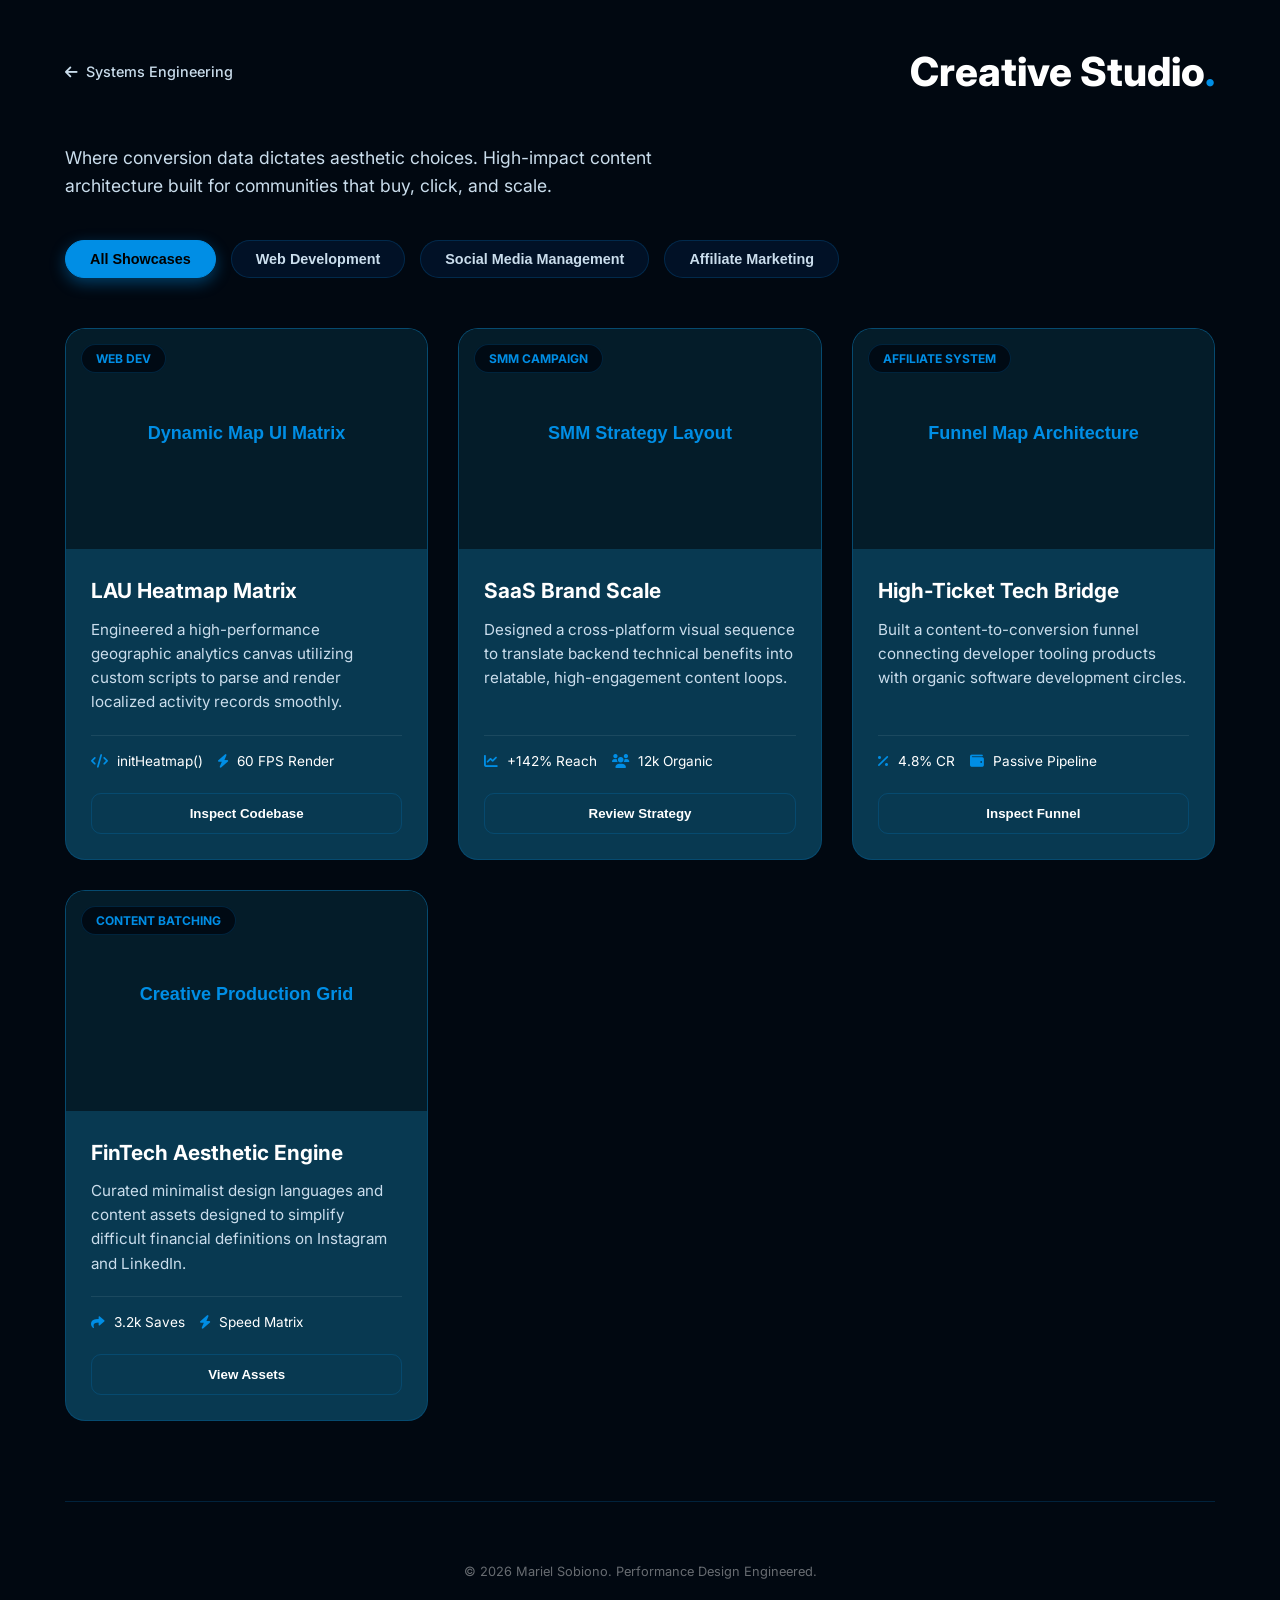
==== creative.html @ 9bb99959 "Add files via upload" ====
<!DOCTYPE html>
<html lang="en">
<head>
    <meta charset="UTF-8">
    <meta name="viewport" content="width=device-width, initial-scale=1.0">
    <title>Creative Showcases | Mariel Sobiono</title>
    
    <link href="https://fonts.googleapis.com/css2?family=Inter:wght@300;400;500;600;700;800&display=swap" rel="stylesheet">
    <link rel="stylesheet" href="https://cdnjs.cloudflare.com/ajax/libs/font-awesome/6.0.0/css/all.min.css">

    <style>
        :root {
            --primary: #008EE5;
            --primary-glow: rgba(0, 142, 229, 0.4);
            --bg-deep: #010811;
            --bg-card: #083951;
            --glass: rgba(8, 57, 124, 0.2);
            --text-main: #ffffff;
            --text-dim: #CADDEC;
            --border: rgba(0, 142, 229, 0.2);
            --ease: cubic-bezier(0.23, 1, 0.32, 1);
        }

        * { margin: 0; padding: 0; box-sizing: border-box; outline: none; }
        html { scroll-behavior: smooth; }

        body {
            font-family: 'Inter', sans-serif;
            background-color: var(--bg-deep);
            color: var(--text-main);
            line-height: 1.6;
            overflow-x: hidden;
            -webkit-font-smoothing: antialiased;
        }

        .container { max-width: 1200px; margin: 0 auto; padding: 0 25px; }

        /* Header / Navigation */
        header {
            display: flex;
            justify-content: space-between;
            align-items: center;
            padding: 40px 0;
        }

        .back-btn {
            text-decoration: none;
            color: var(--text-dim);
            font-size: 0.9rem;
            font-weight: 500;
            display: flex;
            align-items: center;
            gap: 8px;
            transition: 0.3s var(--ease);
        }
        .back-btn:hover { color: var(--primary); transform: translateX(-5px); }

        .title-area h1 { font-size: 2.5rem; font-weight: 800; }
        .title-area span { color: var(--primary); }

        /* Creative Intro */
        .intro-text {
            max-width: 600px;
            color: var(--text-dim);
            font-size: 1.1rem;
            margin-bottom: 40px;
        }

        /* Filter Controls */
        .filter-controls {
            display: flex;
            gap: 15px;
            margin-bottom: 50px;
            flex-wrap: wrap;
        }

        .filter-btn {
            background: var(--glass);
            border: 1px solid var(--border);
            color: var(--text-dim);
            padding: 10px 24px;
            border-radius: 30px;
            font-weight: 600;
            cursor: pointer;
            font-size: 0.9rem;
            transition: 0.3s var(--ease);
        }

        .filter-btn:hover, .filter-btn.active {
            background: var(--primary);
            color: #000;
            border-color: var(--primary);
            box-shadow: 0 5px 15px var(--primary-glow);
        }

        /* Portfolio Grid (Masonry-inspired Flex/Grid style) */
        .portfolio-grid {
            display: grid;
            grid-template-columns: repeat(auto-fill, minmax(340px, 1fr));
            gap: 30px;
            margin-bottom: 80px;
        }

        .work-card {
            background: var(--bg-card);
            border: 1px solid var(--border);
            border-radius: 20px;
            overflow: hidden;
            display: flex;
            flex-direction: column;
            transition: 0.4s var(--ease);
        }

        .work-card:hover {
            transform: translateY(-8px);
            border-color: var(--primary);
            box-shadow: 0 15px 35px rgba(0, 142, 229, 0.15);
        }

        .card-img-wrapper {
            position: relative;
            width: 100%;
            height: 220px;
            overflow: hidden;
            background: #041c29;
        }

        .card-img-wrapper img {
            width: 100%;
            height: 100%;
            object-fit: cover;
            transition: 0.5s var(--ease);
        }

        .work-card:hover .card-img-wrapper img {
            transform: scale(1.06);
        }

        .badge {
            position: absolute;
            top: 15px;
            left: 15px;
            background: rgba(1, 8, 17, 0.85);
            backdrop-filter: blur(5px);
            color: var(--primary);
            border: 1px solid var(--border);
            padding: 4px 14px;
            border-radius: 50px;
            font-size: 0.75rem;
            font-weight: 700;
            text-transform: uppercase;
        }

        .card-content {
            padding: 25px;
            display: flex;
            flex-direction: column;
            flex-grow: 1;
        }

        .card-content h3 {
            font-size: 1.3rem;
            margin-bottom: 10px;
            font-weight: 700;
        }

        .card-content p {
            color: var(--text-dim);
            font-size: 0.95rem;
            margin-bottom: 20px;
            flex-grow: 1;
        }

        .card-metrics {
            display: flex;
            gap: 15px;
            padding-top: 15px;
            border-top: 1px solid rgba(255, 255, 255, 0.08);
            margin-bottom: 20px;
        }

        .metric {
            font-size: 0.85rem;
            color: var(--text-main);
        }
        .metric i { color: var(--primary); margin-right: 5px; }

        .view-details-btn {
            background: transparent;
            border: 1px solid var(--border);
            color: var(--text-main);
            padding: 12px;
            border-radius: 10px;
            font-weight: 600;
            cursor: pointer;
            text-align: center;
            width: 100%;
            transition: 0.3s var(--ease);
        }

        .view-details-btn:hover {
            background: rgba(0, 142, 229, 0.1);
            border-color: var(--primary);
        }

        /* Details Dynamic Modal */
        .modal {
            position: fixed;
            inset: 0;
            background: rgba(1, 8, 17, 0.9);
            backdrop-filter: blur(8px);
            z-index: 2000;
            display: flex;
            align-items: center;
            justify-content: center;
            opacity: 0;
            pointer-events: none;
            transition: 0.4s var(--ease);
            padding: 20px;
        }

        .modal.open {
            opacity: 1;
            pointer-events: auto;
        }

        .modal-content {
            background: var(--bg-card);
            border: 1px solid var(--border);
            max-width: 650px;
            width: 100%;
            border-radius: 24px;
            padding: 35px;
            position: relative;
            transform: scale(0.9);
            transition: 0.4s var(--ease);
        }

        .modal.open .modal-content {
            transform: scale(1);
        }

        .close-modal {
            position: absolute;
            top: 25px;
            right: 25px;
            background: transparent;
            border: none;
            color: var(--text-dim);
            font-size: 1.5rem;
            cursor: pointer;
            transition: 0.3s;
        }
        .close-modal:hover { color: var(--primary); }

        .modal-body h2 { margin-bottom: 15px; font-size: 1.8rem; }
        .modal-body img { width: 100%; height: 250px; object-fit: cover; border-radius: 14px; margin-bottom: 20px; border: 1px solid var(--border); }
        .modal-body p { color: var(--text-dim); margin-bottom: 25px; }
        
        .modal-cta {
            display: inline-block;
            background: var(--primary);
            color: #000;
            padding: 14px 28px;
            border-radius: 12px;
            font-weight: 700;
            text-decoration: none;
            box-shadow: 0 8px 20px var(--primary-glow);
            transition: 0.3s;
        }
        .modal-cta:hover { transform: translateY(-2px); box-shadow: 0 12px 25px var(--primary-glow); }

        footer { padding: 60px 0; text-align: center; border-top: 1px solid var(--border); }

        /* Responsive Breakpoints */
        @media (max-width: 768px) {
            .portfolio-grid { grid-template-columns: 1fr; }
            .title-area h1 { font-size: 2rem; }
        }
    </style>
</head>
<body>

    <div class="container">
        
        <header>
            <a href="index.html" class="back-btn"><i class="fas fa-arrow-left"></i> Systems Engineering</a>
            <div class="title-area">
                <h1>Creative Studio<span>.</span></h1>
            </div>
        </header>

        <p class="intro-text">
            Where conversion data dictates aesthetic choices. High-impact content architecture built for communities that buy, click, and scale.
        </p>

        <!-- Category Filters -->
        <div class="filter-controls">
            <button class="filter-btn active" onclick="filterWork('all')">All Showcases</button>
            <button class="filter-btn" onclick="filterWork('webdev')">Web Development</button>
            <button class="filter-btn" onclick="filterWork('smm')">Social Media Management</button>
            <button class="filter-btn" onclick="filterWork('affiliate')">Affiliate Marketing</button>
        </div>

        <!-- Portfolio Cards Grid -->
        <div class="portfolio-grid">

            <!-- Card 1: Web Development Showcase -->
            <div class="work-card" data-category="webdev">
                <div class="card-img-wrapper">
                    <span class="badge">Web Dev</span>
                    <img src="data:image/svg+xml;utf8,<svg xmlns='http://www.w3.org/2000/svg' width='400' height='250' viewBox='0 0 400 250'><rect width='100%' height='100%' fill='%23041c29'/><text x='50%' y='50%' fill='%23008EE5' font-weight='bold' font-family='sans-serif' font-size='20' text-anchor='middle'>Dynamic Map UI Matrix</text></svg>" alt="Web Development Project">
                </div>
                <div class="card-content">
                    <h3>LAU Heatmap Matrix</h3>
                    <p>Engineered a high-performance geographic analytics canvas utilizing custom scripts to parse and render localized activity records smoothly.</p>
                    <div class="card-metrics">
                        <span class="metric"><i class="fas fa-code"></i> initHeatmap()</span>
                        <span class="metric"><i class="fas fa-bolt"></i> 60 FPS Render</span>
                    </div>
                    <button class="view-details-btn" onclick="openModal('LAU Heatmap Matrix', 'Developed a specialized rendering solution optimized for neighborhood-level administrative units. This feature dynamically maps raw data densities across regional zones using zero-latency array processing.', '#')">Inspect Codebase</button>
                </div>
            </div>

            <!-- Card 2: SMM Case Study -->
            <div class="work-card" data-category="smm">
                <div class="card-img-wrapper">
                    <span class="badge">SMM Campaign</span>
                    <img src="data:image/svg+xml;utf8,<svg xmlns='http://www.w3.org/2000/svg' width='400' height='250' viewBox='0 0 400 250'><rect width='100%' height='100%' fill='%23041c29'/><text x='50%' y='50%' fill='%23008EE5' font-weight='bold' font-family='sans-serif' font-size='20' text-anchor='middle'>SMM Strategy Layout</text></svg>" alt="Brand Campaign">
                </div>
                <div class="card-content">
                    <h3>SaaS Brand Scale</h3>
                    <p>Designed a cross-platform visual sequence to translate backend technical benefits into relatable, high-engagement content loops.</p>
                    <div class="card-metrics">
                        <span class="metric"><i class="fas fa-chart-line"></i> +142% Reach</span>
                        <span class="metric"><i class="fas fa-users"></i> 12k Organic</span>
                    </div>
                    <button class="view-details-btn" onclick="openModal('SaaS Brand Scale', 'Full optimization execution layout detailing graphic identity transformation, automation triggers for inbound lead collection, and interactive story scripts.', '#')">Review Strategy</button>
                </div>
            </div>

            <!-- Card 3: Affiliate Marketing -->
            <div class="work-card" data-category="affiliate">
                <div class="card-img-wrapper">
                    <span class="badge">Affiliate System</span>
                    <img src="data:image/svg+xml;utf8,<svg xmlns='http://www.w3.org/2000/svg' width='400' height='250' viewBox='0 0 400 250'><rect width='100%' height='100%' fill='%23041c29'/><text x='50%' y='50%' fill='%23008EE5' font-weight='bold' font-family='sans-serif' font-size='20' text-anchor='middle'>Funnel Map Architecture</text></svg>" alt="Affiliate Funnel">
                </div>
                <div class="card-content">
                    <h3>High-Ticket Tech Bridge</h3>
                    <p>Built a content-to-conversion funnel connecting developer tooling products with organic software development circles.</p>
                    <div class="card-metrics">
                        <span class="metric"><i class="fas fa-percentage"></i> 4.8% CR</span>
                        <span class="metric"><i class="fas fa-wallet"></i> Passive Pipeline</span>
                    </div>
                    <button class="view-details-btn" onclick="openModal('High-Ticket Tech Bridge', 'Engineered custom product-matching link bridges using smart data context tracking to identify high-converting platforms.', '#')">Inspect Funnel</button>
                </div>
            </div>

            <!-- Card 4: SMM Visual Production -->
            <div class="work-card" data-category="smm">
                <div class="card-img-wrapper">
                    <span class="badge">Content Batching</span>
                    <img src="data:image/svg+xml;utf8,<svg xmlns='http://www.w3.org/2000/svg' width='400' height='250' viewBox='0 0 400 250'><rect width='100%' height='100%' fill='%23041c29'/><text x='50%' y='50%' fill='%23008EE5' font-weight='bold' font-family='sans-serif' font-size='20' text-anchor='middle'>Creative Production Grid</text></svg>" alt="Content Asset">
                </div>
                <div class="card-content">
                    <h3>FinTech Aesthetic Engine</h3>
                    <p>Curated minimalist design languages and content assets designed to simplify difficult financial definitions on Instagram and LinkedIn.</p>
                    <div class="card-metrics">
                        <span class="metric"><i class="fas fa-share"></i> 3.2k Saves</span>
                        <span class="metric"><i class="fas fa-bolt"></i> Speed Matrix</span>
                    </div>
                    <button class="view-details-btn" onclick="openModal('FinTech Aesthetic Engine', 'A breakdown of strategic style rules, automated dynamic assets template generation, and graphic palettes implemented across a 90-day campaign rollout.', '#')">View Assets</button>
                </div>
            </div>

        </div>

        <footer>
            <p style="opacity: 0.4; font-size: 0.8rem;">&copy; 2026 Mariel Sobiono. Performance Design Engineered.</p>
        </footer>
    </div>

    <!-- Details Interaction Modal -->
    <div class="modal" id="detailsModal">
        <div class="modal-content">
            <button class="close-modal" onclick="closeModal()"><i class="fas fa-times"></i></button>
            <div class="modal-body">
                <h2 id="modalTitle">Project Title</h2>
                <img id="modalImg" src="data:image/svg+xml;utf8,<svg xmlns='http://www.w3.org/2000/svg' width='600' height='250' viewBox='0 0 600 250'><rect width='100%' height='100%' fill='%23041c29'/></svg>" alt="Preview">
                <p id="modalDesc">Detailed explanation text will change depending on your selection.</p>
                <a href="#" id="modalLink" class="modal-cta" target="_blank">Launch Live Blueprint</a>
            </div>
        </div>
    </div>

    <script>
        // Filter Projects Feature
        function filterWork(category) {
            // Update active buttons
            const buttons = document.querySelectorAll('.filter-btn');
            buttons.forEach(btn => btn.classList.remove('active'));
            
            // Find the button that triggered the event to make it active
            if(window.event) {
                window.event.target.classList.add('active');
            }

            // Toggle cards visibility
            const cards = document.querySelectorAll('.work-card');
            cards.forEach(card => {
                if (category === 'all' || card.getAttribute('data-category') === category) {
                    card.style.display = 'flex';
                } else {
                    card.style.display = 'none';
                }
            });
        }

        // Modal Controls
        const modal = document.getElementById('detailsModal');
        const modalTitle = document.getElementById('modalTitle');
        const modalDesc = document.getElementById('modalDesc');
        const modalLink = document.getElementById('modalLink');

        function openModal(title, description, linkUrl) {
            modalTitle.innerText = title;
            modalDesc.innerText = description;
            modalLink.href = linkUrl;
            modal.classList.add('open');
        }

        function closeModal() {
            modal.classList.remove('open');
        }

        // Close modal if user clicks outside content structure
        window.onclick = function(event) {
            if (event.target == modal) {
                closeModal();
            }
        }
    </script>
</body>
</html>
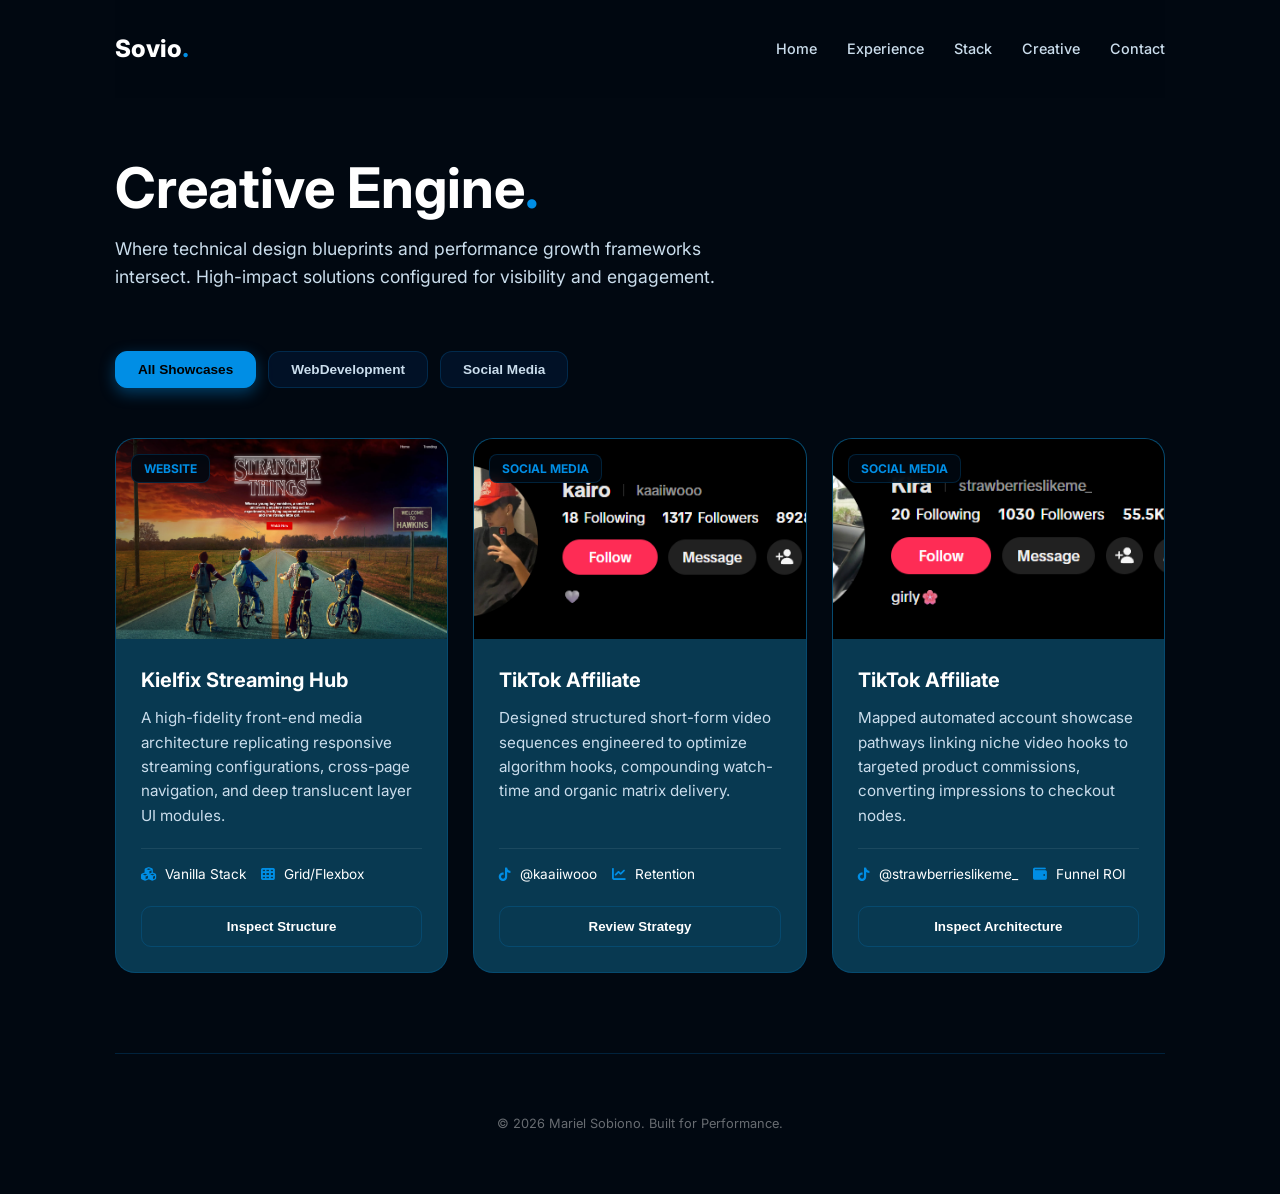
==== commit 1cb71dfd: "Add files via upload" ====
--- a/creative.html
+++ b/creative.html
@@ -33,34 +33,43 @@
             -webkit-font-smoothing: antialiased;
         }
 
-        .container { max-width: 1200px; margin: 0 auto; padding: 0 25px; }
-
-        /* Header / Navigation */
-        header {
+        .container { max-width: 1100px; margin: 0 auto; padding: 0 25px; }
+
+        /* Navigation */
+        nav {
             display: flex;
             justify-content: space-between;
             align-items: center;
-            padding: 40px 0;
-        }
-
-        .back-btn {
+            padding: 30px 0;
+            position: sticky;
+            top: 0;
+            z-index: 1000;
+            background: rgba(1, 8, 17, 0.8);
+            backdrop-filter: blur(10px);
+        }
+
+        .logo { font-weight: 800; font-size: 1.5rem; color: var(--text-main); text-decoration: none; }
+        .logo span { color: var(--primary); }
+
+        .nav-links { display: flex; gap: 30px; list-style: none; }
+        .nav-links a {
             text-decoration: none;
             color: var(--text-dim);
             font-size: 0.9rem;
             font-weight: 500;
-            display: flex;
-            align-items: center;
-            gap: 8px;
-            transition: 0.3s var(--ease);
-        }
-        .back-btn:hover { color: var(--primary); transform: translateX(-5px); }
-
-        .title-area h1 { font-size: 2.5rem; font-weight: 800; }
-        .title-area span { color: var(--primary); }
-
-        /* Creative Intro */
+            transition: 0.3s;
+        }
+        .nav-links a:hover { color: var(--primary); }
+
+        /* Intro Section */
+        .creative-hero {
+            padding: 60px 0 20px 0;
+        }
+        .creative-hero h1 { font-size: clamp(2.2rem, 5vw, 3.5rem); line-height: 1.1; margin-bottom: 15px; }
+        .creative-hero h1 span { color: var(--primary); }
+
         .intro-text {
-            max-width: 600px;
+            max-width: 650px;
             color: var(--text-dim);
             font-size: 1.1rem;
             margin-bottom: 40px;
@@ -69,7 +78,7 @@
         /* Filter Controls */
         .filter-controls {
             display: flex;
-            gap: 15px;
+            gap: 12px;
             margin-bottom: 50px;
             flex-wrap: wrap;
         }
@@ -78,11 +87,11 @@
             background: var(--glass);
             border: 1px solid var(--border);
             color: var(--text-dim);
-            padding: 10px 24px;
-            border-radius: 30px;
+            padding: 10px 22px;
+            border-radius: 12px;
             font-weight: 600;
             cursor: pointer;
-            font-size: 0.9rem;
+            font-size: 0.85rem;
             transition: 0.3s var(--ease);
         }
 
@@ -93,11 +102,11 @@
             box-shadow: 0 5px 15px var(--primary-glow);
         }
 
-        /* Portfolio Grid (Masonry-inspired Flex/Grid style) */
+        /* Portfolio Grid System */
         .portfolio-grid {
             display: grid;
-            grid-template-columns: repeat(auto-fill, minmax(340px, 1fr));
-            gap: 30px;
+            grid-template-columns: repeat(auto-fill, minmax(310px, 1fr));
+            gap: 25px;
             margin-bottom: 80px;
         }
 
@@ -112,7 +121,7 @@
         }
 
         .work-card:hover {
-            transform: translateY(-8px);
+            transform: translateY(-6px);
             border-color: var(--primary);
             box-shadow: 0 15px 35px rgba(0, 142, 229, 0.15);
         }
@@ -120,7 +129,7 @@
         .card-img-wrapper {
             position: relative;
             width: 100%;
-            height: 220px;
+            height: 200px;
             overflow: hidden;
             background: #041c29;
         }
@@ -133,22 +142,23 @@
         }
 
         .work-card:hover .card-img-wrapper img {
-            transform: scale(1.06);
+            transform: scale(1.05);
         }
 
         .badge {
             position: absolute;
             top: 15px;
             left: 15px;
-            background: rgba(1, 8, 17, 0.85);
+            background: rgba(1, 8, 17, 0.9);
             backdrop-filter: blur(5px);
             color: var(--primary);
             border: 1px solid var(--border);
-            padding: 4px 14px;
-            border-radius: 50px;
+            padding: 4px 12px;
+            border-radius: 8px;
             font-size: 0.75rem;
             font-weight: 700;
             text-transform: uppercase;
+            z-index: 2;
         }
 
         .card-content {
@@ -159,7 +169,7 @@
         }
 
         .card-content h3 {
-            font-size: 1.3rem;
+            font-size: 1.25rem;
             margin-bottom: 10px;
             font-weight: 700;
         }
@@ -203,7 +213,7 @@
             border-color: var(--primary);
         }
 
-        /* Details Dynamic Modal */
+        /* Popup Modals */
         .modal {
             position: fixed;
             inset: 0;
@@ -219,15 +229,12 @@
             padding: 20px;
         }
 
-        .modal.open {
-            opacity: 1;
-            pointer-events: auto;
-        }
-
+        .modal.open { opacity: 1; pointer-events: auto; }
+        
         .modal-content {
             background: var(--bg-card);
             border: 1px solid var(--border);
-            max-width: 650px;
+            max-width: 600px;
             width: 100%;
             border-radius: 24px;
             padding: 35px;
@@ -235,10 +242,7 @@
             transform: scale(0.9);
             transition: 0.4s var(--ease);
         }
-
-        .modal.open .modal-content {
-            transform: scale(1);
-        }
+        .modal.open .modal-content { transform: scale(1); }
 
         .close-modal {
             position: absolute;
@@ -249,12 +253,85 @@
             color: var(--text-dim);
             font-size: 1.5rem;
             cursor: pointer;
+            z-index: 10;
             transition: 0.3s;
         }
         .close-modal:hover { color: var(--primary); }
 
-        .modal-body h2 { margin-bottom: 15px; font-size: 1.8rem; }
-        .modal-body img { width: 100%; height: 250px; object-fit: cover; border-radius: 14px; margin-bottom: 20px; border: 1px solid var(--border); }
+        .modal-body h2 { margin-bottom: 15px; font-size: 1.7rem; }
+        
+        /* Swipeable Gallery Elements */
+        .slider-container {
+            position: relative;
+            width: 100%;
+            height: 280px;
+            margin-bottom: 20px;
+            overflow: hidden;
+            border-radius: 14px;
+            border: 1px solid var(--border);
+        }
+
+        .slider-track {
+            display: flex;
+            width: 100%;
+            height: 100%;
+            transition: transform 0.4s var(--ease);
+        }
+
+        .slide {
+            min-width: 100%;
+            height: 100%;
+        }
+
+        .slide img {
+            width: 100%;
+            height: 100%;
+            object-fit: cover;
+        }
+
+        .slider-arrow {
+            position: absolute;
+            top: 50%;
+            transform: translateY(-50%);
+            background: rgba(1, 8, 17, 0.7);
+            border: 1px solid var(--border);
+            color: #fff;
+            width: 40px;
+            height: 40px;
+            border-radius: 50%;
+            display: flex;
+            align-items: center;
+            justify-content: center;
+            cursor: pointer;
+            transition: 0.3s;
+            z-index: 5;
+        }
+        .slider-arrow:hover { background: var(--primary); color: #000; border-color: var(--primary); }
+        .arrow-left { left: 15px; }
+        .arrow-right { right: 15px; }
+
+        .slider-dots {
+            display: flex;
+            justify-content: center;
+            gap: 8px;
+            margin-top: -10px;
+            margin-bottom: 20px;
+        }
+
+        .dot {
+            width: 8px;
+            height: 8px;
+            border-radius: 50%;
+            background: rgba(255, 255, 255, 0.3);
+            cursor: pointer;
+            transition: 0.3s;
+        }
+
+        .dot.active {
+            background: var(--primary);
+            transform: scale(1.2);
+        }
+        
         .modal-body p { color: var(--text-dim); margin-bottom: 25px; }
         
         .modal-cta {
@@ -272,10 +349,13 @@
 
         footer { padding: 60px 0; text-align: center; border-top: 1px solid var(--border); }
 
-        /* Responsive Breakpoints */
-        @media (max-width: 768px) {
+        @media (max-width: 900px) {
+            .nav-links { display: none; }
             .portfolio-grid { grid-template-columns: 1fr; }
-            .title-area h1 { font-size: 2rem; }
+            .creative-hero { text-align: center; }
+            .intro-text { margin-left: auto; margin-right: auto; }
+            .filter-controls { justify-content: center; }
+            .slider-container { height: 200px; }
         }
     </style>
 </head>
@@ -283,129 +363,131 @@
 
     <div class="container">
         
-        <header>
-            <a href="index.html" class="back-btn"><i class="fas fa-arrow-left"></i> Systems Engineering</a>
-            <div class="title-area">
-                <h1>Creative Studio<span>.</span></h1>
-            </div>
-        </header>
-
-        <p class="intro-text">
-            Where conversion data dictates aesthetic choices. High-impact content architecture built for communities that buy, click, and scale.
-        </p>
-
-        <!-- Category Filters -->
+        <!-- Navigation -->
+        <nav>
+            <a href="index.html" class="logo">Sovio<span>.</span></a>
+            <ul class="nav-links">
+                <li><a href="index.html">Home</a></li>
+                <li><a href="index.html#experience">Experience</a></li>
+                <li><a href="index.html#stack">Stack</a></li>
+                <li><a href="creative.html">Creative</a></li>
+                <li><a href="contact.html">Contact</a></li>
+            </ul>
+        </nav>
+
+        <!-- Page Intro Header -->
+        <div class="creative-hero">
+            <h1>Creative Engine<span>.</span></h1>
+            <p class="intro-text">
+                Where technical design blueprints and performance growth frameworks intersect. High-impact solutions configured for visibility and engagement.
+            </p>
+        </div>
+
+        <!-- Filter Buttons -->
         <div class="filter-controls">
             <button class="filter-btn active" onclick="filterWork('all')">All Showcases</button>
-            <button class="filter-btn" onclick="filterWork('webdev')">Web Development</button>
-            <button class="filter-btn" onclick="filterWork('smm')">Social Media Management</button>
-            <button class="filter-btn" onclick="filterWork('affiliate')">Affiliate Marketing</button>
+            <button class="filter-btn" onclick="filterWork('webdev')">WebDevelopment</button>
+            <button class="filter-btn" onclick="filterWork('socialmedia')">Social Media</button>
         </div>
 
         <!-- Portfolio Cards Grid -->
         <div class="portfolio-grid">
 
-            <!-- Card 1: Web Development Showcase -->
+            <!-- Card 1: Kielfix Streaming Clone -->
             <div class="work-card" data-category="webdev">
                 <div class="card-img-wrapper">
-                    <span class="badge">Web Dev</span>
-                    <img src="data:image/svg+xml;utf8,<svg xmlns='http://www.w3.org/2000/svg' width='400' height='250' viewBox='0 0 400 250'><rect width='100%' height='100%' fill='%23041c29'/><text x='50%' y='50%' fill='%23008EE5' font-weight='bold' font-family='sans-serif' font-size='20' text-anchor='middle'>Dynamic Map UI Matrix</text></svg>" alt="Web Development Project">
+                    <span class="badge">Website</span>
+                    <img id="img-kielfix" src="hawkins.png" alt="Kielfix Project Banner">
                 </div>
                 <div class="card-content">
-                    <h3>LAU Heatmap Matrix</h3>
-                    <p>Engineered a high-performance geographic analytics canvas utilizing custom scripts to parse and render localized activity records smoothly.</p>
+                    <h3>Kielfix Streaming Hub</h3>
+                    <p>A high-fidelity front-end media architecture replicating responsive streaming configurations, cross-page navigation, and deep translucent layer UI modules.</p>
                     <div class="card-metrics">
-                        <span class="metric"><i class="fas fa-code"></i> initHeatmap()</span>
-                        <span class="metric"><i class="fas fa-bolt"></i> 60 FPS Render</span>
+                        <span class="metric"><i class="fas fa-cubes"></i> Vanilla Stack</span>
+                        <span class="metric"><i class="fas fa-th"></i> Grid/Flexbox</span>
                     </div>
-                    <button class="view-details-btn" onclick="openModal('LAU Heatmap Matrix', 'Developed a specialized rendering solution optimized for neighborhood-level administrative units. This feature dynamically maps raw data densities across regional zones using zero-latency array processing.', '#')">Inspect Codebase</button>
+                    <button class="view-details-btn" onclick="openModal('Kielfix - Static Streaming Platform Clone', 'Engineered to evaluate structural HTML5 semantic rules across multiple connected views, including a secure-layout landing gate and horizontal dynamic media shelves. Built completely dependency-free with optimization focused on responsive device queries.', 'https://kielfix-netflix-clone.vercel.app/', ['hawkins.png'])">Inspect Structure</button>
                 </div>
             </div>
 
-            <!-- Card 2: SMM Case Study -->
-            <div class="work-card" data-category="smm">
+            <!-- Card 2: TikTok Affiliate (@kaaiiwooo) -->
+            <div class="work-card" data-category="socialmedia">
                 <div class="card-img-wrapper">
-                    <span class="badge">SMM Campaign</span>
-                    <img src="data:image/svg+xml;utf8,<svg xmlns='http://www.w3.org/2000/svg' width='400' height='250' viewBox='0 0 400 250'><rect width='100%' height='100%' fill='%23041c29'/><text x='50%' y='50%' fill='%23008EE5' font-weight='bold' font-family='sans-serif' font-size='20' text-anchor='middle'>SMM Strategy Layout</text></svg>" alt="Brand Campaign">
+                    <span class="badge">Social Media</span>
+                    <img src="tiktok1.png" alt="TikTok Organic Growth Banner">
                 </div>
                 <div class="card-content">
-                    <h3>SaaS Brand Scale</h3>
-                    <p>Designed a cross-platform visual sequence to translate backend technical benefits into relatable, high-engagement content loops.</p>
+                    <h3>TikTok Affiliate</h3>
+                    <p>Designed structured short-form video sequences engineered to optimize algorithm hooks, compounding watch-time and organic matrix delivery.</p>
                     <div class="card-metrics">
-                        <span class="metric"><i class="fas fa-chart-line"></i> +142% Reach</span>
-                        <span class="metric"><i class="fas fa-users"></i> 12k Organic</span>
+                        <span class="metric"><i class="fab fa-tiktok"></i> @kaaiiwooo</span>
+                        <span class="metric"><i class="fas fa-chart-line"></i> Retention</span>
                     </div>
-                    <button class="view-details-btn" onclick="openModal('SaaS Brand Scale', 'Full optimization execution layout detailing graphic identity transformation, automation triggers for inbound lead collection, and interactive story scripts.', '#')">Review Strategy</button>
+                    <button class="view-details-btn" onclick="openModal('TikTok Affiliate - Viral Retention Mechanics', 'A comprehensive breakdown of short-form identity growth tactics, micro-hook sequencing, and structural audience algorithmic retention matrices designed to drive non-paid targeted affiliate volume.', 'https://www.tiktok.com/@kaaiiwooo', ['tiktok1.png', 'https://images.unsplash.com/photo-1611605698335-8b15d27e03f2?auto=format&fit=crop&w=600&q=80', 'https://images.unsplash.com/photo-1557804506-669a67965ba0?auto=format&fit=crop&w=600&q=80'])">Review Strategy</button>
                 </div>
             </div>
 
-            <!-- Card 3: Affiliate Marketing -->
-            <div class="work-card" data-category="affiliate">
+            <!-- Card 3: TikTok Affiliate (@strawberrieslikeme_) -->
+            <div class="work-card" data-category="socialmedia">
                 <div class="card-img-wrapper">
-                    <span class="badge">Affiliate System</span>
-                    <img src="data:image/svg+xml;utf8,<svg xmlns='http://www.w3.org/2000/svg' width='400' height='250' viewBox='0 0 400 250'><rect width='100%' height='100%' fill='%23041c29'/><text x='50%' y='50%' fill='%23008EE5' font-weight='bold' font-family='sans-serif' font-size='20' text-anchor='middle'>Funnel Map Architecture</text></svg>" alt="Affiliate Funnel">
+                    <span class="badge">Social Media</span>
+                    <img src="tiktok2.png" alt="Conversion Funnel Banner">
                 </div>
                 <div class="card-content">
-                    <h3>High-Ticket Tech Bridge</h3>
-                    <p>Built a content-to-conversion funnel connecting developer tooling products with organic software development circles.</p>
+                    <h3>TikTok Affiliate</h3>
+                    <p>Mapped automated account showcase pathways linking niche video hooks to targeted product commissions, converting impressions to checkout nodes.</p>
                     <div class="card-metrics">
-                        <span class="metric"><i class="fas fa-percentage"></i> 4.8% CR</span>
-                        <span class="metric"><i class="fas fa-wallet"></i> Passive Pipeline</span>
+                        <span class="metric"><i class="fab fa-tiktok"></i> @strawberrieslikeme_</span>
+                        <span class="metric"><i class="fas fa-wallet"></i> Funnel ROI</span>
                     </div>
-                    <button class="view-details-btn" onclick="openModal('High-Ticket Tech Bridge', 'Engineered custom product-matching link bridges using smart data context tracking to identify high-converting platforms.', '#')">Inspect Funnel</button>
+                    <button class="view-details-btn" onclick="openModal('TikTok Affiliate - High-Ticket Bridge Funnels', 'Engineered continuous target pipelines linking specific video creative content straight to integrated TikTok Shop affiliate item links using precise market segment matching.', 'https://www.tiktok.com/@strawberrieslikeme_', ['tiktok2.png', 'https://images.unsplash.com/photo-1461749280684-dccba630e2f6?auto=format&fit=crop&w=600&q=80', 'https://images.unsplash.com/photo-1519389950473-47ba0277781c?auto=format&fit=crop&w=600&q=80'])">Inspect Architecture</button>
                 </div>
             </div>
 
-            <!-- Card 4: SMM Visual Production -->
-            <div class="work-card" data-category="smm">
-                <div class="card-img-wrapper">
-                    <span class="badge">Content Batching</span>
-                    <img src="data:image/svg+xml;utf8,<svg xmlns='http://www.w3.org/2000/svg' width='400' height='250' viewBox='0 0 400 250'><rect width='100%' height='100%' fill='%23041c29'/><text x='50%' y='50%' fill='%23008EE5' font-weight='bold' font-family='sans-serif' font-size='20' text-anchor='middle'>Creative Production Grid</text></svg>" alt="Content Asset">
-                </div>
-                <div class="card-content">
-                    <h3>FinTech Aesthetic Engine</h3>
-                    <p>Curated minimalist design languages and content assets designed to simplify difficult financial definitions on Instagram and LinkedIn.</p>
-                    <div class="card-metrics">
-                        <span class="metric"><i class="fas fa-share"></i> 3.2k Saves</span>
-                        <span class="metric"><i class="fas fa-bolt"></i> Speed Matrix</span>
-                    </div>
-                    <button class="view-details-btn" onclick="openModal('FinTech Aesthetic Engine', 'A breakdown of strategic style rules, automated dynamic assets template generation, and graphic palettes implemented across a 90-day campaign rollout.', '#')">View Assets</button>
-                </div>
-            </div>
-
         </div>
 
         <footer>
-            <p style="opacity: 0.4; font-size: 0.8rem;">&copy; 2026 Mariel Sobiono. Performance Design Engineered.</p>
+            <p style="opacity: 0.4; font-size: 0.8rem;">&copy; 2026 Mariel Sobiono. Built for Performance.</p>
         </footer>
     </div>
 
-    <!-- Details Interaction Modal -->
+    <!-- Dynamic Popup Modal Overlay with Swipeable Slider Inside -->
     <div class="modal" id="detailsModal">
         <div class="modal-content">
             <button class="close-modal" onclick="closeModal()"><i class="fas fa-times"></i></button>
             <div class="modal-body">
-                <h2 id="modalTitle">Project Title</h2>
-                <img id="modalImg" src="data:image/svg+xml;utf8,<svg xmlns='http://www.w3.org/2000/svg' width='600' height='250' viewBox='0 0 600 250'><rect width='100%' height='100%' fill='%23041c29'/></svg>" alt="Preview">
-                <p id="modalDesc">Detailed explanation text will change depending on your selection.</p>
-                <a href="#" id="modalLink" class="modal-cta" target="_blank">Launch Live Blueprint</a>
+                <h2 id="modalTitle">Project Context</h2>
+                
+                <!-- Swipeable Image Track Wrapper -->
+                <div class="slider-container" id="sliderContainer">
+                    <button class="slider-arrow arrow-left" onclick="moveSlide(-1)"><i class="fas fa-chevron-left"></i></button>
+                    <div class="slider-track" id="sliderTrack">
+                        <!-- Dynamic slides inject here -->
+                    </div>
+                    <button class="slider-arrow arrow-right" onclick="moveSlide(1)"><i class="fas fa-chevron-right"></i></button>
+                </div>
+                
+                <!-- Slide Dots Indicator Row -->
+                <div class="slider-dots" id="sliderDots">
+                    <!-- Dynamic dots inject here -->
+                </div>
+
+                <p id="modalDesc">Detailed description text template.</p>
+                <a href="#" id="modalLink" class="modal-cta" target="_blank">Launch Live Account</a>
             </div>
         </div>
     </div>
 
     <script>
-        // Filter Projects Feature
+        // Filters Controller
         function filterWork(category) {
-            // Update active buttons
             const buttons = document.querySelectorAll('.filter-btn');
             buttons.forEach(btn => btn.classList.remove('active'));
             
-            // Find the button that triggered the event to make it active
             if(window.event) {
                 window.event.target.classList.add('active');
             }
 
-            // Toggle cards visibility
             const cards = document.querySelectorAll('.work-card');
             cards.forEach(card => {
                 if (category === 'all' || card.getAttribute('data-category') === category) {
@@ -416,29 +498,113 @@
             });
         }
 
-        // Modal Controls
+        // Global Slider Index Variable
+        let currentSlideIndex = 0;
+        let totalSlides = 0;
+
         const modal = document.getElementById('detailsModal');
         const modalTitle = document.getElementById('modalTitle');
         const modalDesc = document.getElementById('modalDesc');
         const modalLink = document.getElementById('modalLink');
-
-        function openModal(title, description, linkUrl) {
+        const sliderTrack = document.getElementById('sliderTrack');
+        const sliderDots = document.getElementById('sliderDots');
+        const sliderContainer = document.getElementById('sliderContainer');
+
+        function openModal(title, description, linkUrl, imagesArray) {
             modalTitle.innerText = title;
             modalDesc.innerText = description;
             modalLink.href = linkUrl;
+            
+            // Wipe clean old track nodes and dots indicators
+            sliderTrack.innerHTML = '';
+            sliderDots.innerHTML = '';
+            currentSlideIndex = 0;
+            totalSlides = imagesArray.length;
+
+            // Hide arrows if only 1 image exists
+            const arrows = document.querySelectorAll('.slider-arrow');
+            if(totalSlides <= 1) {
+                arrows.forEach(a => a.style.display = 'none');
+                sliderDots.style.display = 'none';
+            } else {
+                arrows.forEach(a => a.style.display = 'flex');
+                sliderDots.style.display = 'flex';
+            }
+
+            // Build Slider Images DOM and Bottom Navigation Dots
+            imagesArray.forEach((imgUrl, index) => {
+                const slideDiv = document.createElement('div');
+                slideDiv.classList.add('slide');
+                slideDiv.innerHTML = `<img src="${imgUrl}" alt="Showcase Preview ${index + 1}">`;
+                sliderTrack.appendChild(slideDiv);
+
+                const dot = document.createElement('div');
+                dot.classList.add('dot');
+                if(index === 0) dot.classList.add('active');
+                dot.setAttribute('onclick', `goToSlide(${index})`);
+                sliderDots.appendChild(dot);
+            });
+
+            updateSliderPosition();
             modal.classList.add('open');
+        }
+
+        function moveSlide(direction) {
+            currentSlideIndex += direction;
+            if (currentSlideIndex >= totalSlides) currentSlideIndex = 0;
+            if (currentSlideIndex < 0) currentSlideIndex = totalSlides - 1;
+            updateSliderPosition();
+        }
+
+        function goToSlide(index) {
+            currentSlideIndex = index;
+            updateSliderPosition();
+        }
+
+        function updateSliderPosition() {
+            sliderTrack.style.transform = `translateX(-${currentSlideIndex * 100}%)`;
+            
+            const dots = document.querySelectorAll('.dot');
+            dots.forEach((dot, idx) => {
+                if(idx === currentSlideIndex) {
+                    dot.classList.add('active');
+                } else {
+                    dot.classList.remove('active');
+                }
+            });
         }
 
         function closeModal() {
             modal.classList.remove('open');
         }
 
-        // Close modal if user clicks outside content structure
         window.onclick = function(event) {
             if (event.target == modal) {
                 closeModal();
             }
         }
+
+        // Add Touch/Swipe Detection Logic for Mobile Screens
+        let touchStartX = 0;
+        let touchEndX = 0;
+
+        sliderContainer.addEventListener('touchstart', e => {
+            touchStartX = e.changedTouches[0].screenX;
+        }, {passive: true});
+
+        sliderContainer.addEventListener('touchend', e => {
+            touchEndX = e.changedTouches[0].screenX;
+            handleSwipeGesture();
+        }, {passive: true});
+
+        function handleSwipeGesture() {
+            if (touchStartX - touchEndX > 50) {
+                moveSlide(1); // Swiped Left -> Next Slide
+            }
+            if (touchEndX - touchStartX > 50) {
+                moveSlide(-1); // Swiped Right -> Prev Slide
+            }
+        }
     </script>
 </body>
 </html>
